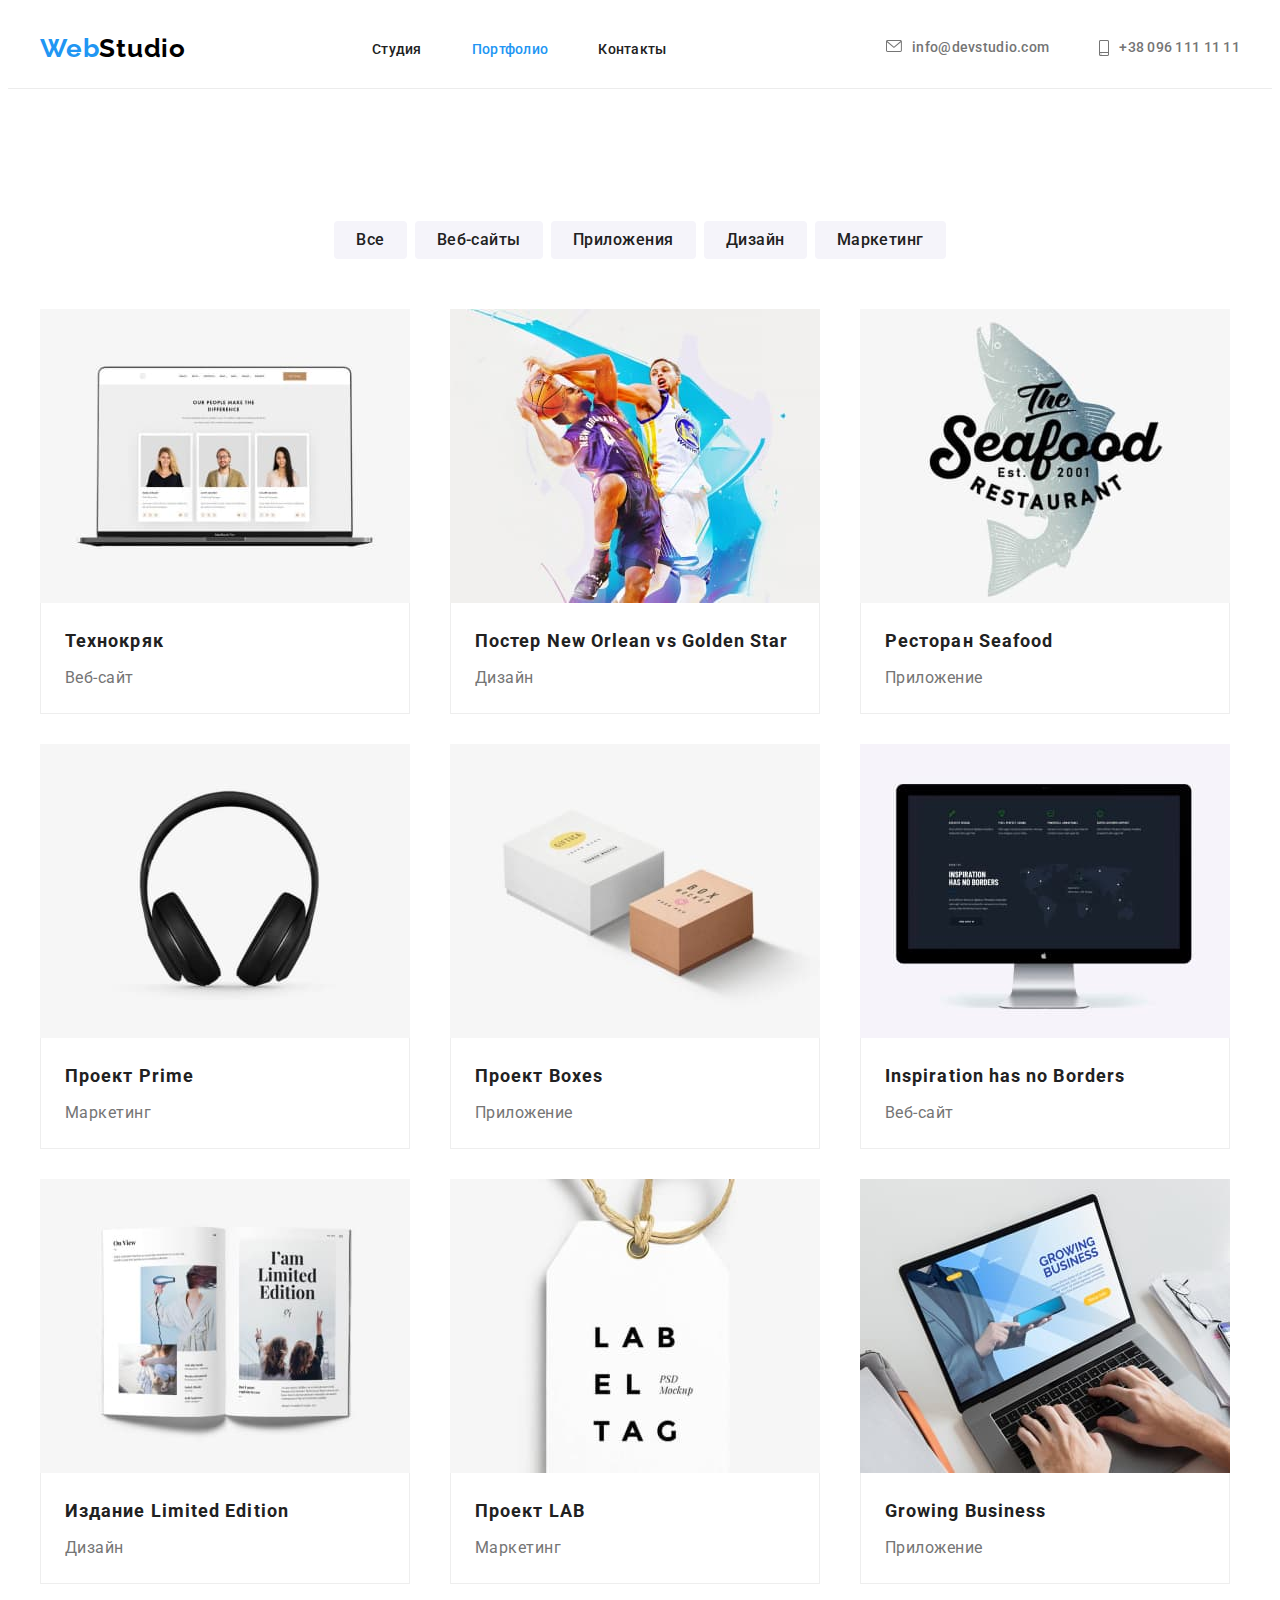
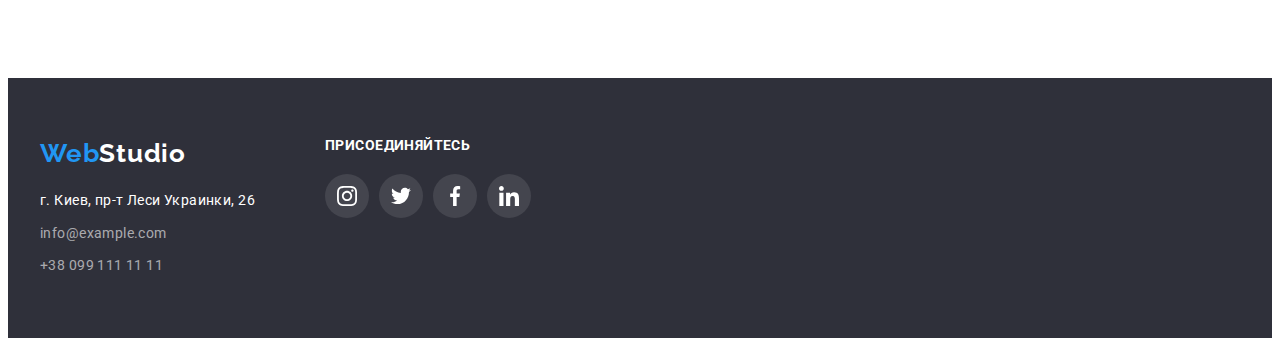
==== portfolio.html @ 39b92135 "Добавляет декоративные элементы" ====
<!DOCTYPE html>
<html lang="ru">
<head>
    <meta charset="UTF-8">
    <meta http-equiv="X-UA-Compatible" content="IE=edge">
    <meta name="viewport" content="width=device-width, initial-scale=1.0">
    <title>Портфолио</title>
    <link rel="preconnect" href="https://fonts.googleapis.com">
    <link rel="preconnect" href="https://fonts.gstatic.com" crossorigin>
    <link href="https://fonts.googleapis.com/css2?family=Raleway:wght@700&family=Roboto:wght@400;500;700;900&display=swap"
        rel="stylesheet">
    <link rel="stylesheet" href="https://cdnjs.cloudflare.com/ajax/libs/modern-normalize/1.1.0/modern-normalize.min.css"
        integrity="sha512-wpPYUAdjBVSE4KJnH1VR1HeZfpl1ub8YT/NKx4PuQ5NmX2tKuGu6U/JRp5y+Y8XG2tV+wKQpNHVUX03MfMFn9Q=="
        crossorigin="anonymous" referrerpolicy="no-referrer" />
    <link rel="stylesheet" href="./css/style.css">
</head>
<body>
    <header class="header">
        <div class="container header-container">
            <nav class="header-navigation">
                <a href="" class="header-logo link">Web<span class="header-logo second link">Studio</span></a>
             <ul class="header-list list">
                <li class="header-item"><a class="header-link link " href="./index.html">Студия</a></li>
                <li class="header-item"><a class="header-link link current" href="./portfolio.html">Портфолио</a></li>
                <li class="header-item"><a class="header-link link" href="">Контакты</a></li>
            </ul>
            </nav>
            <ul class="header-second-list list">
                <li class="header-second-item">
                    <a class="header-contacts-link link" href="mailto:info@devstudio.com">
                        <svg class="contacts-icon" width=16 height=12>
                            <use href="./images/sprite.svg#icon-envelope"></use>
                        </svg>
                        info@devstudio.com</a>
                </li>
                <li class="header-second-item">
                    <a class="header-contacts-link link" href="tel:+380961111111">
                        <svg class="contacts-icon" width=10 height=16>
                            <use href="./images/sprite.svg#icon-smartphone"></use>
                        </svg>
                        +38 096 111 11 11</a>
                </li>
            </ul>
         </div>
    </header>
    <main>
        <section class="main section">
            <div class="container main-container">
            <h1 class="visually-hidden ">Герой</h1>
            <ul class="main-list list">
                <li class="main-item"><button class="btn" type="button">Все</button></li>
                <li class="main-item"><button class="btn" type="button">Веб-сайты</button></li>
                <li class="main-item"><button class="btn" type="button">Приложения</button></li>
                <li class="main-item"><button class="btn" type="button">Дизайн</button></li>
                <li class="main-item"><button class="btn" type="button">Маркетинг</button></li>
            </ul>
            <ul class="main-list-secondary list">
                <li class="main-item-secondary">
                 <a href="" class="link main-link">
                    <img src="./images/port1.jpg" alt="Технокряк" width="370" height="294">
                 <div class="main-item-bottom">
                    <h2 class="main-title-secondary">Технокряк</h2>
                    <p class="main-text">Веб-сайт</p>
                </div>
                 </a>
                </li>
                <li class="main-item-secondary">
                 <a href="" class="link main-link">
                    <img src="./images/port2.jpg" alt="Постер" width="370" height="294">
                <div class="main-item-bottom">
                    <h2 class="main-title-secondary">Постер <span lang="en">New Orlean vs Golden Star</span></h2>
                    <p class="main-text">Дизайн</p>
                </div>
                </a>
                </li>
                <li class="main-item-secondary">
                 <a href="" class="link main-link"> 
                    <img src="./images/port3.jpg" alt="Эмблема ресторана" width="370" height="294">
                <div class="main-item-bottom">
                    <h2 class="main-title-secondary">Ресторан <span lang="en">Seafood</span></h2>
                    <p class="main-text">Приложение</p>
                </div>
                </a>
                </li>
                <li class="main-item-secondary">
                 <a href="" class="link main-link">   
                    <img src="./images/port4.jpg" alt="Наушники" width="370" height="294">
                <div class="main-item-bottom">
                    <h2 class="main-title-secondary">Проект <span lang="en">Prime</span></h2>
                    <p class="main-text">Маркетинг</p>
                 </div>
                </a>
                </li>
                <li class="main-item-secondary">
                 <a href="" class="link main-link">
                    <img src="./images/port5.jpg" alt="Коробки" width="370" height="294">
                <div class="main-item-bottom">
                    <h2 class="main-title-secondary">Проект <span>Boxes</span></h2>
                    <p class="main-text">Приложение</p>
                </div>
                </a>
                </li>
                <li class="main-item-secondary">
                 <a href="" class="link main-link">
                    <img src="./images/port6.jpg" alt="Экран" width="370" height="294">
                <div class="main-item-bottom">
                    <h2 class="main-title-secondary" lang="en">Inspiration has no Borders</h2>
                    <p class="main-text">Веб-сайт</p>
                </div class="main-item-bottom">
                </a>
                </li>
                <li class="main-item-secondary">
                  <a href="" class="link main-link">  
                    <img src="./images/port7.jpg" alt="Журнал" width="370" height="294">
                <div class="main-item-bottom">
                    <h2 class="main-title-secondary">Издание <span lang="en">Limited Edition</span></h2>
                    <p class="main-text">Дизайн</p>
                </div>
                 </a>
                </li>
                <li class="main-item-secondary">
                  <a href="" class="link main-link">  
                    <img src="./images/port8.jpg" alt="Брелок" width="370" height="294">
                <div class="main-item-bottom">
                    <h2 class="main-title-secondary">Проект <span lang="en">LAB</span></h2>
                    <p class="main-text">Маркетинг</p>
                </div>
                 </a>
                </li>
                <li class="main-item-secondary">
                 <a href="" class="link main-link">
                    <img src="./images/port9.jpg" alt="Ноутбук" width="370" height="294">
                <div class="main-item-bottom">
                    <h2 class="main-title-secondary" lang="en">Growing Business</h2>
                    <p class="main-text">Приложение</p>
                </div>
                 </a>
                </li>
            </ul>
            </div>
        </section>
    </main>
    <footer class="footer">
        <div class="container footer-container">
                <div class="footer-contacts">
                    <a href="" class="footer-logo link">Web<span class="footer-logo second-part link">Studio</span> </a>
                    <address>
                        <p class="footer-adress">г. Киев, пр-т Леси Украинки, 26</p>
                        <ul class="footer-list list">
                            <li>
                                <a class="footer-contacts-link link" href="mailto:info@example.com">info@example.com</a>
                            </li>
                            <li>
                                <a class="footer-contacts-link link" href="tel:+380991111111">+38 099 111 11 11</a>
                            </li>
                        </ul>
                    </address>
                </div>
                <div class="footer-right">
                    <h3 class="footer-title">присоединяйтесь</h3>
                    <ul class="footer-social-list list">
                        <li class="footer-social-item">
                            <a href="" class="footer-social-link">
                                <svg class="footer-social-icon">
                                    <use href="./images/sprite.svg#icon-instagram"></use>
                                </svg>
                            </a>
                
                        </li>
                        <li class="footer-social-item">
                            <a href="" class="footer-social-link">
                                <svg class="footer-social-icon">
                                    <use href="./images/sprite.svg#icon-twitter"></use>
                                </svg>
                            </a>
                        </li>
                        <li class="footer-social-item">
                            <a href="" class="footer-social-link">
                                <svg class="footer-social-icon">
                                    <use href="./images/sprite.svg#icon-facebook"></use>
                                </svg>
                            </a>
                        </li>
                        <li class="footer-social-item">
                            <a href="" class="footer-social-link">
                                <svg class="footer-social-icon">
                                    <use href="./images/sprite.svg#icon-linkedin"></use>
                                </svg>
                            </a>
                        </li>
                    </ul>
                </div>
        </div>
    </footer>
</body>
</html>
---- css/style.css ----
:root {
  --primary-title-color: #ffffff;
  --secondary-title-color: #212121;
  --primary-text-color: #757575;
  --accent-color: #2196f3;
  --primary-background-color: #ffffff;
  --secondary-background-color: #2f303a;
  --third-background-color: #e5e5e5;
  --backgrond-item-color: #ffffff;
  --btn-background-color: #f5f4fa;
  --contacts-color: rgba(255, 255, 255, 0.6);
  --logo-color: #000000;
}
p,
h1,
h2,
h3,
h4,
h5,
h6 {
  margin: 0;
}
ul {
  margin: 0;
  padding-left: 0;
}
img {
  display: block;
}
body {
  font-family: "Roboto", sans-serif;
  color: var(--primary-text-color);
  background-color: var(--primary-background-color);
}
.section {
  padding: 94px 0px;
}
.link {
  text-decoration: none;
}
.list {
  list-style: none;
}
.container {
  width: 1200px;
  margin: 0 auto;
  padding-left: 15px;
  padding-right: 15px;
}
.title {
  font-weight: 700;
  font-size: 36px;
  line-height: 1.17;
  text-align: center;
  letter-spacing: 0.03em;
  color: var(--secondary-title-color);
  margin-bottom: 50px;
}
.btn {
  font-family: inherit;
  font-weight: 500;
  font-size: 16px;
  line-height: 1.62;
  text-align: center;
  letter-spacing: 0.03em;
  color: var(--secondary-title-color);
  background-color: var(--btn-background-color);
  cursor: pointer;
  border: none;
  border-radius: 4px;
  padding: 6px 22px;
  display: inline-block;
}
.btn:hover,
.btn:focus {
  color: var(--primary-title-color);
  background-color: var(--accent-color);
  box-shadow: 0px 3px 1px rgba(0, 0, 0, 0.1), 0px 1px 2px rgba(0, 0, 0, 0.08),
    0px 2px 2px rgba(0, 0, 0, 0.12);
}
/*--------Header-----------*/
.header {
  border-bottom: 1px solid #ececec;
}
.header-container {
  display: flex;
  align-items: center;
}
.header-navigation {
  display: flex;
  align-items: center;
}
.header-list {
  display: flex;
  align-items: center;
}
.header-item:not(:last-child) {
  margin-right: 50px;
}
.header-second-list {
  display: flex;
  align-items: center;
  margin-left: auto;
}
.header-second-item:not(:last-child) {
  margin-right: 50px;
}
.header-link {
  font-weight: 500;
  font-size: 14px;
  line-height: 1.14;
  letter-spacing: 0.02em;
  color: var(--secondary-title-color);
  padding: 32px 0;
}
.header-link:hover,
.header-link:focus {
  color: var(--accent-color);
}
.header-link.current {
  color: var(--accent-color);
}
.header-logo {
  font-family: Raleway, sans-serif;
  font-weight: 700;
  font-size: 26px;
  line-height: 1.19;
  letter-spacing: 0.03em;
  color: var(--accent-color);
  margin-right: 93px;
}
.header-logo.second {
  color: var(--logo-color);
}
.header-contacts-link {
  font-weight: 500;
  font-size: 14px;
  line-height: 1.14;
  letter-spacing: 0.02em;
  color: var(--primary-text-color);
  display: block;
  padding: 32px 0;
  display: flex;
}
.header-contacts-link:hover,
.header-contacts-link:focus {
  color: var(--accent-color);
}
.contacts-icon {
  margin-right: 10px;
  fill: var(--primary-text-color);
  align-items: center;
  justify-content: center;
}
.header-contacts-link:hover .contacts-icon,
.header-contacts-link:focus .contacts-icon {
  fill: var(--accent-color);
}
/*---------Hero---------*/

.hero-title {
  font-weight: 900;
  font-size: 44px;
  line-height: 1.36;
  text-align: center;
  letter-spacing: 0.06em;
  text-transform: uppercase;
  color: var(--primary-title-color);
  max-width: 696px;
  margin: 0 auto 30px;
}
.hero {
  max-width: 1600px;
  background-image: linear-gradient(
      rgba(47, 48, 58, 0.4),
      rgba(47, 48, 58, 0.4)
    ),
    url(../images/background.jpg);
  background-repeat: no-repeat;
  background-position: center;
  background-size: cover;
  padding: 200px 0px;
  text-align: center;
}
.hero-btn {
  font-family: inherit;
  font-weight: 700;
  font-size: 16px;
  line-height: 1.87;
  align-items: center;
  text-align: center;
  letter-spacing: 0.06em;
  display: inline-block;
  padding: 10px 32px;
}

/*-----------Benefits-------------*/

.benefits {
  padding-bottom: 47px;
}
.visually-hidden {
  visibility: hidden;
}

.benefits-list {
  display: flex;
  margin: -15px;
}
.benefits-item {
  flex-basis: calc(100% / 4 - 30px);
  margin: 15px;
}
.thumb {
  width: 270px;
  height: 120px;
  display: flex;
  justify-content: center;
  align-items: center;
  background-color: var(--btn-background-color);
  margin-bottom: 30px;
}
.benefits-icon {
  width: 70px;
  height: 70px;
}
.benefits-second-title {
  font-weight: 700;
  font-size: 14px;
  line-height: 1.14;
  letter-spacing: 0.03em;
  text-transform: uppercase;
  color: var(--secondary-title-color);
  margin-bottom: 10px;
}
.benefits-text {
  font-size: 14px;
  line-height: 1.71;
  letter-spacing: 0.03em;
}

/*-----------Works-----------*/

.works {
  padding-top: 47px;
}
.works-list {
  display: flex;
  justify-content: space-between;
}
/*-----------Team-------------*/

.team {
  background-color: var(--third-background-color);
}
.team-list {
  display: flex;
  margin-right: -30px;
}
.team-item {
  flex-basis: calc(100% / 4 - 30px);
  margin-right: 30px;
  background-color: var(--backgrond-item-color);
  box-shadow: 0px 4px 4px rgba(0, 0, 0, 0.25), 0px 1px 1px rgba(0, 0, 0, 0.14),
    0px 2px 1px rgba(0, 0, 0, 0.2);
}
.team-item-bottom {
  padding-top: 30px;
  padding-bottom: 30px;
}
.team-title {
  font-weight: 500;
  font-size: 16px;
  line-height: 1.19;
  text-align: center;
  letter-spacing: 0.03em;
  color: var(--secondary-title-color);
  margin-bottom: 10px;
}
.team-text {
  font-size: 16px;
  line-height: 1.19;
  text-align: center;
  letter-spacing: 0.03em;
  margin-bottom: 16px;
}
.social-list {
  display: flex;
  justify-content: center;
}
.social-item {
  width: 44px;
  height: 44px;
}
.social-item + .social-item {
  margin-left: 10px;
}
.social-link {
  width: 100%;
  height: 100%;
  border-radius: 50%;
  display: flex;
  align-items: center;
  justify-content: center;
}
.social-icon {
  width: 20px;
  height: 20px;
  fill: #afb1b8;
}
.social-link:hover,
.social-link:focus {
  background-color: var(--accent-color);
}
.social-link:hover .social-icon,
.social-link:focus .social-icon {
  fill: var(--primary-title-color);
}
/*-------Clients------------*/

.clients-list {
  display: flex;
}
.clients-item {
  width: 170px;
  height: 92px;
  border: 1px solid #afb1b8;
  display: flex;
  align-items: center;
  justify-content: center;
}
.clients-item + .clients-item {
  margin-left: 30px;
}
.clients-item:hover,
.clients-item:focus {
  border: 1px solid var(--accent-color);
}
.clients-link {
  display: block;
}
.clients-icon {
  width: 106px;
  height: 60px;
  fill: #afb1b8;
}
.clients-item:hover .clients-icon,
.clients-item:focus .clients-icon {
  fill: var(--accent-color);
}

/*-------Footer-------------*/
.footer {
  padding-top: 60px;
  padding-bottom: 60px;
  background-color: var(--secondary-background-color);
}
.footer-container {
  display: flex;
}
.footer-logo {
  font-family: Raleway;
  font-weight: 700;
  font-size: 26px;
  line-height: 1.19;
  letter-spacing: 0.03em;
  color: var(--accent-color);
}

.footer-logo.second-part {
  color: var(--primary-title-color);
}
.footer-adress {
  font-style: normal;
  font-size: 14px;
  line-height: 1.71;
  letter-spacing: 0.03em;
  color: var(--primary-title-color);
  margin-top: 20px;
}
.footer-contacts-link {
  font-style: normal;
  font-size: 14px;
  line-height: 1.71;
  letter-spacing: 0.03em;
  color: var(--contacts-color);
  display: block;
  margin-top: 9px;
}
.footer-contacts-link:hover,
.footer-contacts-link:focus {
  color: var(--accent-color);
}
.footer-right {
  margin-left: 70px;
}
.footer-title {
  font-style: normal;
  font-size: 14px;
  font-weight: bold;
  line-height: 1.14;
  letter-spacing: 0.03em;
  text-transform: uppercase;
  color: var(--primary-title-color);
  margin-bottom: 20px;
}
.footer-social-list {
  display: flex;
}
.footer-social-item {
  width: 44px;
  height: 44px;
}
.footer-social-item + .footer-social-item {
  margin-left: 10px;
}
.footer-social-link {
  width: 100%;
  height: 100%;
  border-radius: 50%;
  display: flex;
  align-items: center;
  justify-content: center;
  background-color: rgba(255, 255, 255, 0.1);
}
.footer-social-link:hover,
.footer-social-link:focus {
  background-color: var(--accent-color);
}
.footer-social-icon {
  width: 20px;
  height: 20px;
  fill: var(--backgrond-item-color);
}
/*-------------------Portfolio----------*/

.main-list {
  display: flex;
  justify-content: center;
  margin-bottom: 50px;
}
.main-item:not(:last-child) {
  margin-right: 8px;
}
.main-list-secondary {
  display: flex;
  flex-wrap: wrap;
  margin-right: -30px;
  margin-bottom: -30px;
}
.main-item-secondary {
  flex-basis: calc(100% / 3 - 30px);
  margin-right: 30px;
  margin-bottom: 30px;
}
.main-link {
  display: inline-block;
}
.main-link:hover,
.main-link:focus {
  box-shadow: 0px 1px 1px rgba(0, 0, 0, 0.12), 0px 4px 4px rgba(0, 0, 0, 0.06),
    1px 4px 6px rgba(0, 0, 0, 0.16);
}
.main-item-bottom {
  padding: 20px 24px;
  border: 1px solid #eeeeee;
  border-top: none;
}
.main-btn.btn {
  color: var(--primary-title-color);
  background-color: var(--accent-color);
}
.main-title-secondary {
  font-weight: 700;
  font-size: 18px;
  line-height: 2;
  letter-spacing: 0.06em;
  color: var(--secondary-title-color);
  margin-bottom: 4px;
}
.main-text {
  font-size: 16px;
  line-height: 1.87;
  letter-spacing: 0.03em;
  color: var(--primary-text-color);
}
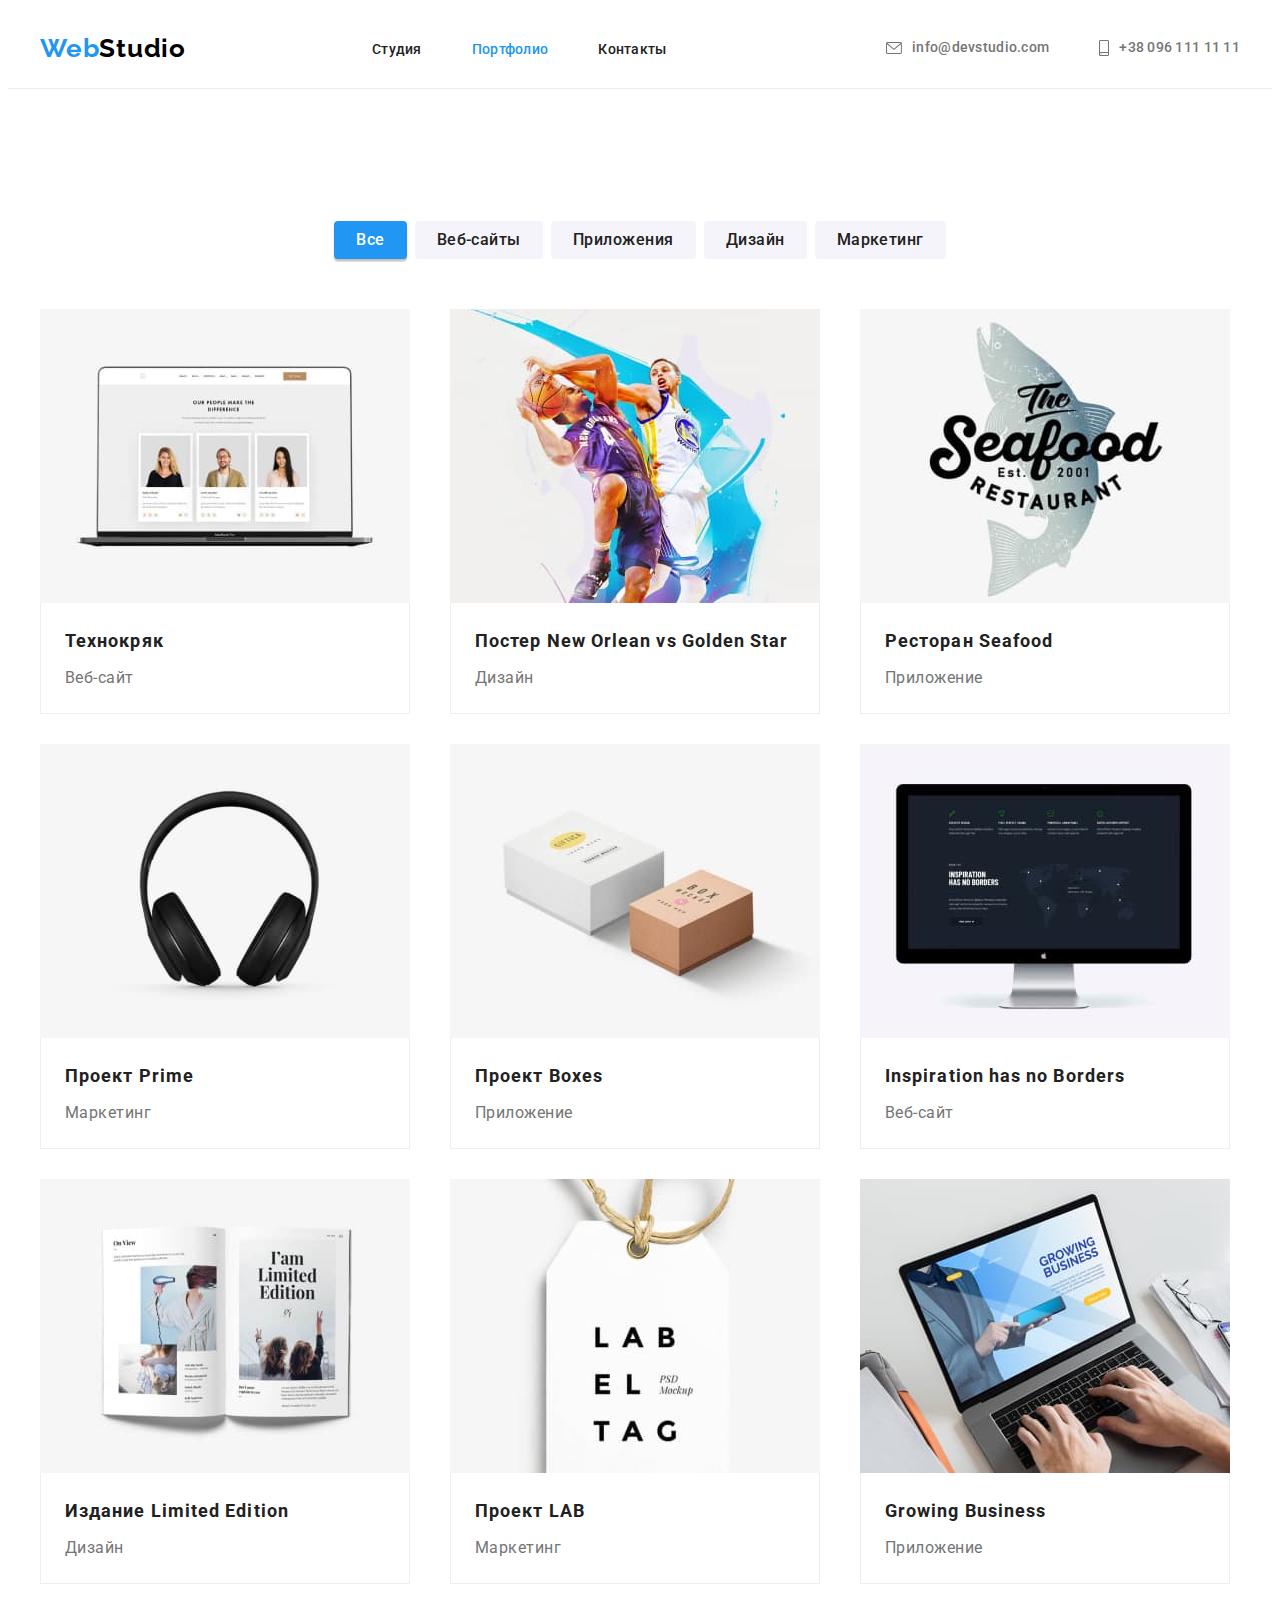
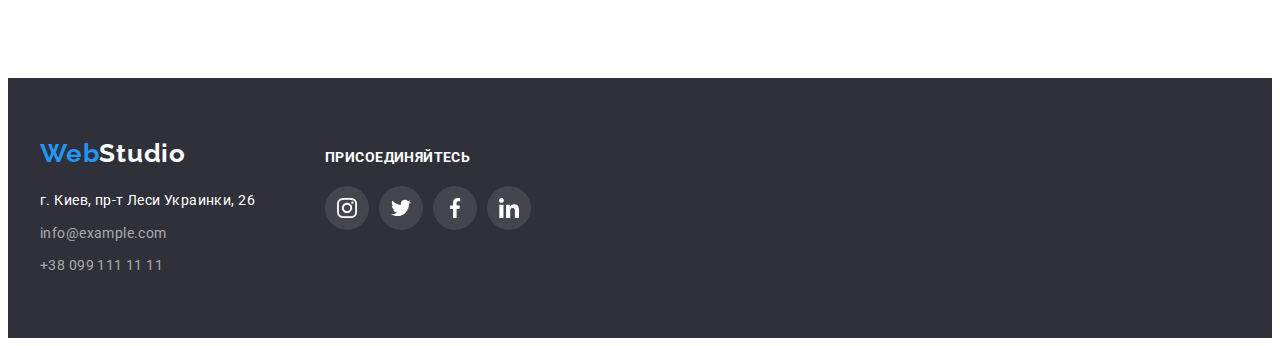
==== commit 487e1e8c: "Исправляет ошибки" ====
--- a/portfolio.html
+++ b/portfolio.html
@@ -48,7 +48,7 @@
             <div class="container main-container">
             <h1 class="visually-hidden ">Герой</h1>
             <ul class="main-list list">
-                <li class="main-item"><button class="btn" type="button">Все</button></li>
+                <li class="main-item"><button class="btn active-button" type="button">Все</button></li>
                 <li class="main-item"><button class="btn" type="button">Веб-сайты</button></li>
                 <li class="main-item"><button class="btn" type="button">Приложения</button></li>
                 <li class="main-item"><button class="btn" type="button">Дизайн</button></li>
@@ -106,7 +106,7 @@
                 <div class="main-item-bottom">
                     <h2 class="main-title-secondary" lang="en">Inspiration has no Borders</h2>
                     <p class="main-text">Веб-сайт</p>
-                </div class="main-item-bottom">
+                </div>
                 </a>
                 </li>
                 <li class="main-item-secondary">
@@ -157,7 +157,7 @@
                     </address>
                 </div>
                 <div class="footer-right">
-                    <h3 class="footer-title">присоединяйтесь</h3>
+                    <p class="footer-title">присоединяйтесь</p>
                     <ul class="footer-social-list list">
                         <li class="footer-social-item">
                             <a href="" class="footer-social-link">
--- a/css/style.css
+++ b/css/style.css
@@ -113,13 +113,13 @@
   color: var(--secondary-title-color);
   padding: 32px 0;
 }
-.header-link:hover,
-.header-link:focus {
+.header-link:hover .header-link:focus {
   color: var(--accent-color);
 }
 .header-link.current {
   color: var(--accent-color);
 }
+
 .header-logo {
   font-family: Raleway, sans-serif;
   font-weight: 700;
@@ -141,6 +141,7 @@
   display: block;
   padding: 32px 0;
   display: flex;
+  align-items: center;
 }
 .header-contacts-link:hover,
 .header-contacts-link:focus {
@@ -181,6 +182,7 @@
   background-size: cover;
   padding: 200px 0px;
   text-align: center;
+  margin: 0 auto;
 }
 .hero-btn {
   font-family: inherit;
@@ -192,6 +194,8 @@
   letter-spacing: 0.06em;
   display: inline-block;
   padding: 10px 32px;
+  color: var(--primary-title-color);
+  background-color: var(--accent-color);
 }
 
 /*-----------Benefits-------------*/
@@ -246,12 +250,16 @@
 }
 .works-list {
   display: flex;
-  justify-content: space-between;
+  margin-right: -30px;
+}
+.works-item {
+  flex-basis: calc(100% / 3 - 30px);
+  margin-right: 30px;
 }
 /*-----------Team-------------*/
 
 .team {
-  background-color: var(--third-background-color);
+  background-color: var(--btn-background-color);
 }
 .team-list {
   display: flex;
@@ -263,10 +271,10 @@
   background-color: var(--backgrond-item-color);
   box-shadow: 0px 4px 4px rgba(0, 0, 0, 0.25), 0px 1px 1px rgba(0, 0, 0, 0.14),
     0px 2px 1px rgba(0, 0, 0, 0.2);
+  border-radius: 0px 0px 4px 4px;
 }
 .team-item-bottom {
-  padding-top: 30px;
-  padding-bottom: 30px;
+  padding: 30px 32px;
 }
 .team-title {
   font-weight: 500;
@@ -328,6 +336,8 @@
   display: flex;
   align-items: center;
   justify-content: center;
+  padding: 16px 32px;
+  border-radius: 4px;
 }
 .clients-item + .clients-item {
   margin-left: 30px;
@@ -357,6 +367,7 @@
 }
 .footer-container {
   display: flex;
+  align-items: baseline;
 }
 .footer-logo {
   font-family: Raleway;
@@ -434,6 +445,12 @@
 }
 /*-------------------Portfolio----------*/
 
+.active-button {
+  color: var(--primary-title-color);
+  background-color: var(--accent-color);
+  box-shadow: 0px 3px 1px rgba(0, 0, 0, 0.1), 0px 1px 2px rgba(0, 0, 0, 0.08),
+    0px 2px 2px rgba(0, 0, 0, 0.12);
+}
 .main-list {
   display: flex;
   justify-content: center;
